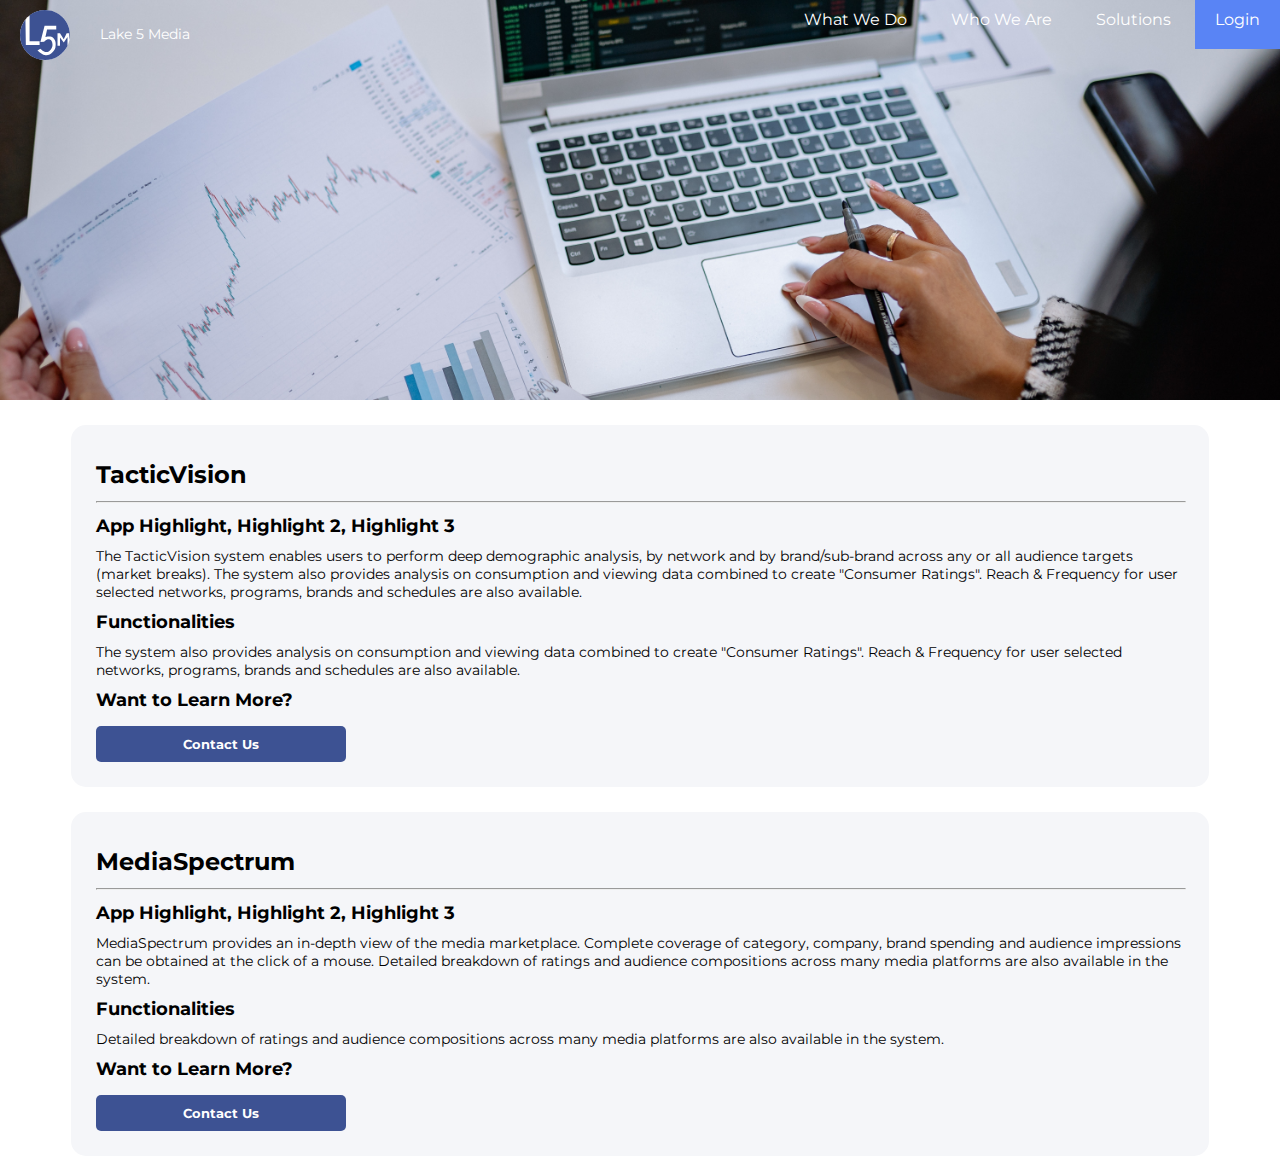
==== v1.html @ a71f1a59 "page setup" ====
<!DOCTYPE html>
<head>
    <link rel="preconnect" href="https://fonts.googleapis.com">
    <link rel="preconnect" href="https://fonts.gstatic.com" crossorigin>
    <link href="https://fonts.googleapis.com/css2?family=Libre+Franklin&family=Montserrat:wght@400;700&display=swap" rel="stylesheet">
    <link rel="stylesheet" href="sytles_v1/v1.css">
</head>
<body>
    <nav>
        <div class="img-holder"> 
            <div class="logo">
                <img src="sytles_v1/assets/logo.svg" alt="" width="50px"> <p>Lake 5 Media</p>
            </div>
            <div class="navigation">
                <span><a href="">What We Do</a></span>
                <span><a href="">Who We Are</a></span>
                <span><a href="">Solutions</a></span>
                <span class="login-button"><a href="">Login</a></span>
            </div>
        </div>
    </nav> <!-- end nav -->
    <div class="main-holder">
        <div class="content-card">
            <h1>TacticVision</h1>
            <hr class="line-break">
            <h2>App Highlight, Highlight 2, Highlight 3</h2>
            <p>
                The TacticVision system enables users to perform deep demographic analysis, by network and by brand/sub-brand across any or all audience targets (market breaks). The system also provides analysis on consumption and viewing data combined to create "Consumer Ratings". Reach & Frequency for user selected networks, programs, brands and schedules are also available.
            </p>
            <h2>Functionalities</h2>
            <p>
                The system also provides analysis on consumption and viewing data combined to create "Consumer Ratings". Reach & Frequency for user selected networks, programs, brands and schedules are also available.
            </p>
            <h2>Want to Learn More?</h2>
            <button>Contact Us</button>
        </div> <!-- end ttv2 -->
       

        <div class="content-card">
            <h1>MediaSpectrum</h1>
            <hr class="line-break">
            <h2>App Highlight, Highlight 2, Highlight 3</h2>
            <p>
                MediaSpectrum provides an in-depth view of the media marketplace. Complete coverage of category, company, brand spending and audience impressions can be obtained at the click of a mouse. Detailed breakdown of ratings and audience compositions across many media platforms are also available in the system.
            </p>
            <h2>Functionalities</h2>
            <p>
                Detailed breakdown of ratings and audience compositions across many media platforms are also available in the system.
            </p>
            <h2>Want to Learn More?</h2>
            <button>Contact Us</button>
        </div> <!-- end ms2 -->
        
    </div> <!-- end main-holder -->
</body>
---- sytles_v1/v1.css ----
* {
    margin: 0px;
    padding: 0px;
    font-family: "Montserrat", sans-serif;
}

p {
    font-size: 14px;
}

h2 {
    font-size: 18px;
    padding: 10px 0px;
}

h1 {
    font-size: 24px;
    padding: 10px 0px;
}
 a {
     text-decoration: none;
     color: white;
 }

.nav-holder {
    width: 100%;
    height: 100px;
}

.subnav {
    display: none;
}

.img-holder {
    width: 100%;
    height: 400px;
    background-image: url("assets/laptop_graph_stock.jpg");
    background-position: center;
    background-repeat: no repeat;
    background-size: cover;
    position: relative;
}

.logo img {
    width: 100%;
    width: 50px;
}
.logo p {
    position: absolute;
    color: white;
    top: 15px;
    left: 80px;
    width: 100px;
}

.logo {
    height: 50px;
    position: absolute;
    top: 10px;
    left: 20px;
}
.navigation {
    position: absolute;
    top: 10px;
    right: 0px;
    color: white;
}
.navigation span {
    padding: 20px;
}

.login-button {
    background-color: #5984f5;
}

button {
    width: 250px;
    border: none;
    border-radius: 5px;
    background-color: #3D5293;
    color: white;
    padding: 10px;
    font-weight: bold;
    margin-top: 5px;
}

.line-break {
    width: 100%;
    size: 1px;
    margin: 2px 0px;
    background-color: #3D5293;
}

.main-holder {
    width: 100%;
    display: flex;
    flex-direction: row;
    justify-content: center;
    flex-wrap: wrap;
}
.content-card {
    width: 85%;
    border-radius: 15px;
    padding: 25px;
    margin-top: 25px;
    background-color: #f5f6f9;
}

.content-card span {
    width: 80%;
}
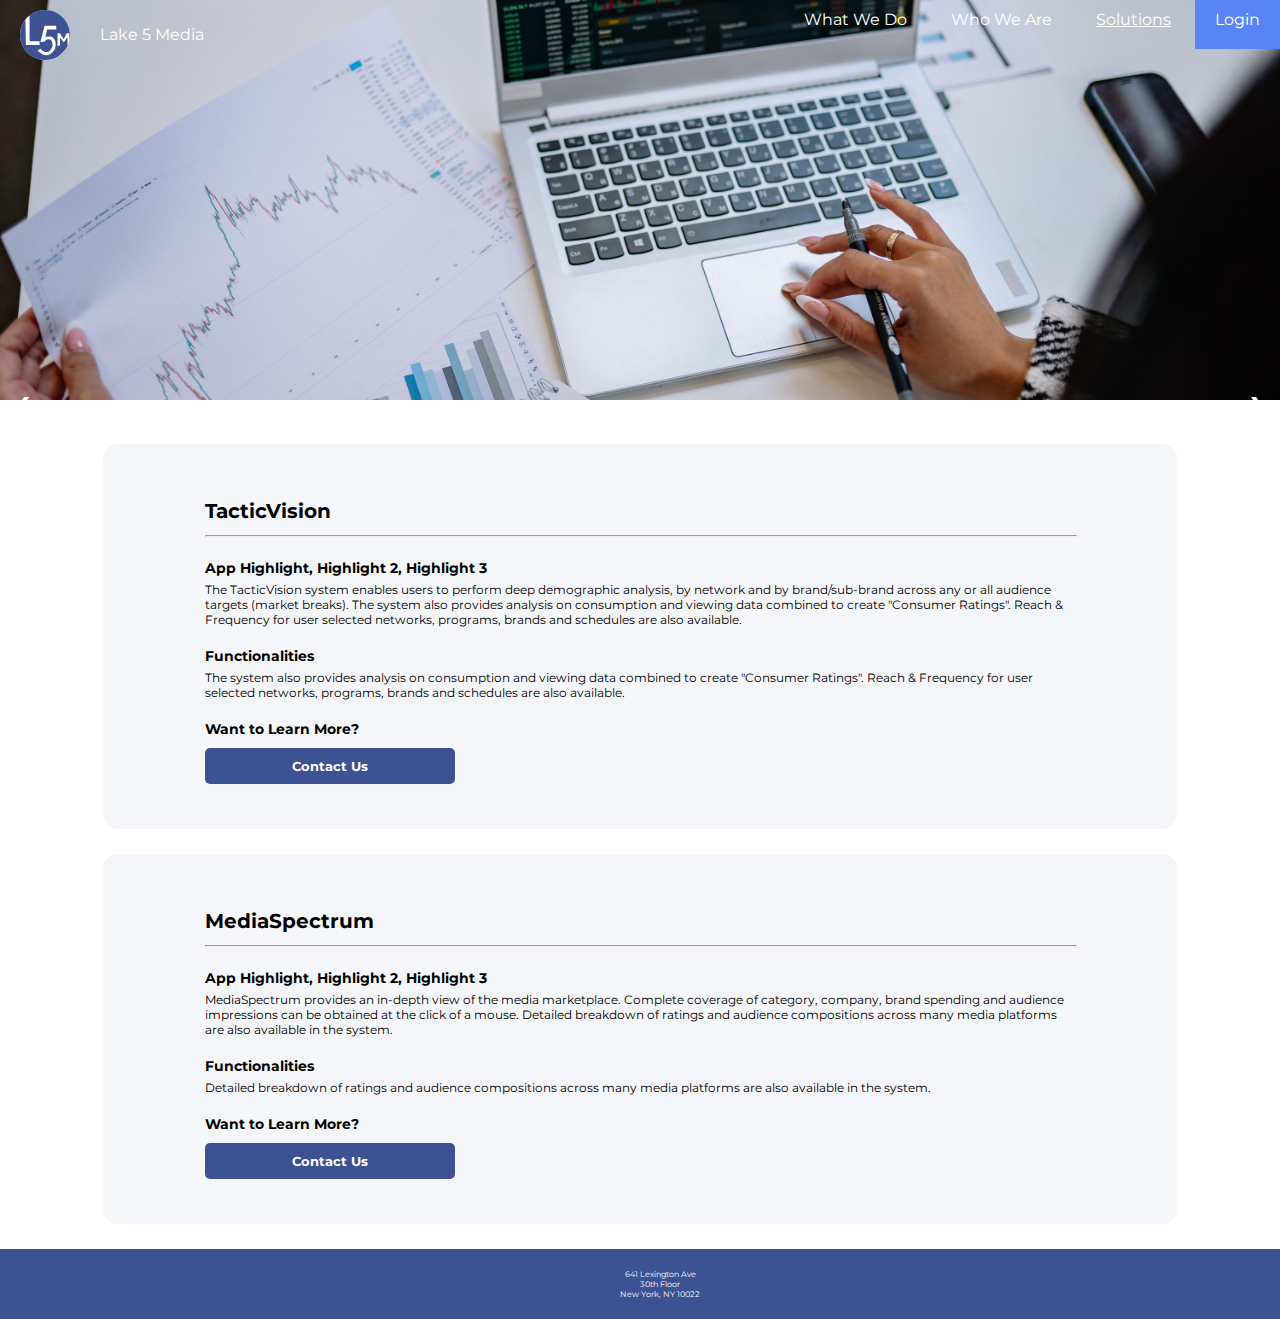
==== commit b35e56b1: "v1 changes" ====
--- a/v1.html
+++ b/v1.html
@@ -3,25 +3,51 @@
     <link rel="preconnect" href="https://fonts.googleapis.com">
     <link rel="preconnect" href="https://fonts.gstatic.com" crossorigin>
     <link href="https://fonts.googleapis.com/css2?family=Libre+Franklin&family=Montserrat:wght@400;700&display=swap" rel="stylesheet">
-    <link rel="stylesheet" href="sytles_v1/v1.css">
+    <link rel="stylesheet" href="styles_v1/v1.css">
 </head>
 <body>
     <nav>
         <div class="img-holder"> 
             <div class="logo">
-                <img src="sytles_v1/assets/logo.svg" alt="" width="50px"> <p>Lake 5 Media</p>
+                <img src="sytles_v1/assets/logo.svg" href="index.html" alt="" width="50px"> <a href="index.html">Lake 5 Media</a>
             </div>
             <div class="navigation">
                 <span><a href="">What We Do</a></span>
                 <span><a href="">Who We Are</a></span>
-                <span><a href="">Solutions</a></span>
+                <span><a href="" style="text-decoration: underline;">Solutions</a></span>
                 <span class="login-button"><a href="">Login</a></span>
             </div>
         </div>
     </nav> <!-- end nav -->
+
+    <!--slideshow sample-->
+    <div class="slideshow-container">
+        <div class="slides fade">
+            <img src="styles_v1/assets/laptop_graph_stock.jpg" alt="" style="width:100%">
+        </div>
+        <div class="slides fade">
+            <img src="styles_v1/assets/handshake_stock.jpg" alt="" style="width:100%">
+        </div>
+        <div class="slides fade">
+            <img src="styles_v1/assets/paper_graph_stock.jpg" alt="" style="width:100%">
+        </div>
+        <a class="prev" onclick="nextSlide(-1)">&#10094</a>
+        <a class="next" onclick="nextSlide(1)">&#10095</a>
+    </div>
+    <br>
+
+    <!--DOTS-->
+    <div class="dot-holder">
+        <span class="dots" onclick="currentSlide(1)"></span>
+        <span class="dots" onclick="currentSlide(2)"></span>
+        <span class="dots" onclick="currentSlide(3)"></span>
+    </div>
+    <!--end slideshow-->
+
     <div class="main-holder">
         <div class="content-card">
-            <h1>TacticVision</h1>
+            <div>
+                <h1>TacticVision</h1>
             <hr class="line-break">
             <h2>App Highlight, Highlight 2, Highlight 3</h2>
             <p>
@@ -33,23 +59,36 @@
             </p>
             <h2>Want to Learn More?</h2>
             <button>Contact Us</button>
+            </div> 
         </div> <!-- end ttv2 -->
-       
-
+            
         <div class="content-card">
-            <h1>MediaSpectrum</h1>
-            <hr class="line-break">
-            <h2>App Highlight, Highlight 2, Highlight 3</h2>
-            <p>
-                MediaSpectrum provides an in-depth view of the media marketplace. Complete coverage of category, company, brand spending and audience impressions can be obtained at the click of a mouse. Detailed breakdown of ratings and audience compositions across many media platforms are also available in the system.
-            </p>
-            <h2>Functionalities</h2>
-            <p>
-                Detailed breakdown of ratings and audience compositions across many media platforms are also available in the system.
-            </p>
-            <h2>Want to Learn More?</h2>
-            <button>Contact Us</button>
-        </div> <!-- end ms2 -->
-        
+            <div>
+                <h1>MediaSpectrum</h1>
+                <hr class="line-break">
+                <h2>App Highlight, Highlight 2, Highlight 3</h2>
+                <p>
+                    MediaSpectrum provides an in-depth view of the media marketplace. Complete coverage of category, company, brand spending and audience impressions can be obtained at the click of a mouse. Detailed breakdown of ratings and audience compositions across many media platforms are also available in the system.
+                </p>
+                <h2>Functionalities</h2>
+                <p>
+                    Detailed breakdown of ratings and audience compositions across many media platforms are also available in the system.
+                </p>
+                <h2>Want to Learn More?</h2>
+                <button>Contact Us</button>
+            </div>
+        </div> <!-- end ms2 -->    
     </div> <!-- end main-holder -->
+    
+    <footer>
+        <div class="footer-holder">
+            <div>
+                <p class="footer-text">
+                    641 Lexington Ave <br>
+                    30th Floor <br>
+                    New York, NY 10022
+                </p>
+            </div>
+        </div>
+    </footer>
 </body>--- a/styles_v1/v1.css
+++ b/styles_v1/v1.css
@@ -0,0 +1,187 @@
+* {
+    margin: 0px;
+    padding: 0px;
+    font-family: "Montserrat", sans-serif;
+}
+
+p {
+    font-size: 12px;
+}
+
+h2 {
+    font-size: 14px;
+    padding: 20px 0px 5px 0px;
+}
+
+h1 {
+    font-size: 20px;
+    padding: 10px 0px;
+}
+ a {
+     text-decoration: none;
+     color: white;
+ }
+
+.nav-holder {
+    width: 100%;
+    height: 100px;
+}
+ /* slideshow css */
+.slideshow-container {
+    width: 100%;
+    position: relative;
+    margin: 0 auto;
+}
+
+.slides {
+    display: none;
+}
+
+/*slideshow cursors*/
+.prev, .next {
+    cursor: pointer;
+    position: absolute;
+    top: 50%;
+    width: auto;
+    margin-top: -22px;
+    padding: 16px;
+    color: white;
+    font-weight: bold;
+    font-size: 18px;
+    transition: 0.6s ease;
+    border-radius: 0 3px 3px 0;
+    user-select: none;
+}
+
+.next {
+    right: 0;
+    border-radius: 3px 0 0 3px;
+}
+
+.dot-holder {
+    text-align: center;
+}
+
+.dot {
+    cursor: pointer;
+    height: 20px;
+    width: 20px;
+    margin: 0 2px;
+    background-color: #5984f5;
+    border-radius: 50%;
+    display: inline-block;
+    transition: background-color 0.6s ease;
+}
+
+.active, dot:hover {
+    background-color: white;
+}
+
+.fade {
+    animation-name: fade;
+    animation-duration: 1.5s;
+}
+
+@keyframes fade {
+    from {opacity: .4;}
+    to {opacity: 1;}
+}
+
+.img-holder {
+    width: 100%;
+    height: 400px;
+    background-image: url("assets/laptop_graph_stock.jpg");
+    background-position: center;
+    background-repeat: no repeat;
+    background-size: cover;
+    position: relative;
+}
+.logo {
+    height: 50px;
+    position: absolute;
+    top: 10px;
+    left: 20px;
+}
+
+.logo img {
+    width: 100%;
+    width: 50px;
+}
+.logo a {
+    position: absolute;
+    top: 15px;
+    left: 80px;
+    width: 200px;
+}
+
+.navigation {
+    position: absolute;
+    top: 10px;
+    right: 0px;
+    color: white;
+}
+
+.navigation span {
+    padding: 20px;
+}
+
+.navigation span:hover {
+    background-color: #5984f5;
+}
+
+.login-button {
+    background-color: #5984f5;
+}
+
+button {
+    width: 250px;
+    border: none;
+    border-radius: 5px;
+    background-color: #3D5293;
+    color: white;
+    padding: 10px;
+    font-weight: bold;
+    margin-top: 5px;
+}
+
+.line-break {
+    width: 100%;
+    size: 1px;
+    margin: 2px 0px;
+    background-color: #3D5293;
+}
+
+.main-holder {
+    width: 100%;
+    display: flex;
+    flex-direction: row;
+    justify-content: center;
+    flex-wrap: wrap;
+}
+.content-card {
+    width: 80%;
+    border-radius: 15px;
+    padding: 25px;
+    margin-top: 25px;
+    background-color: #f5f6f9;
+}
+
+.content-card div {
+   /* padding: 25px 50px; */
+   width: 85%;
+   margin: 0 auto;
+   padding: 20px;
+}
+
+.footer-holder {
+    width: 100%;
+    text-align: center;
+    padding: 20px;
+    background-color: #3D5293;
+    margin-top: 25px;
+}
+
+.footer-text {
+    font-size: 8px;
+    color: white;
+}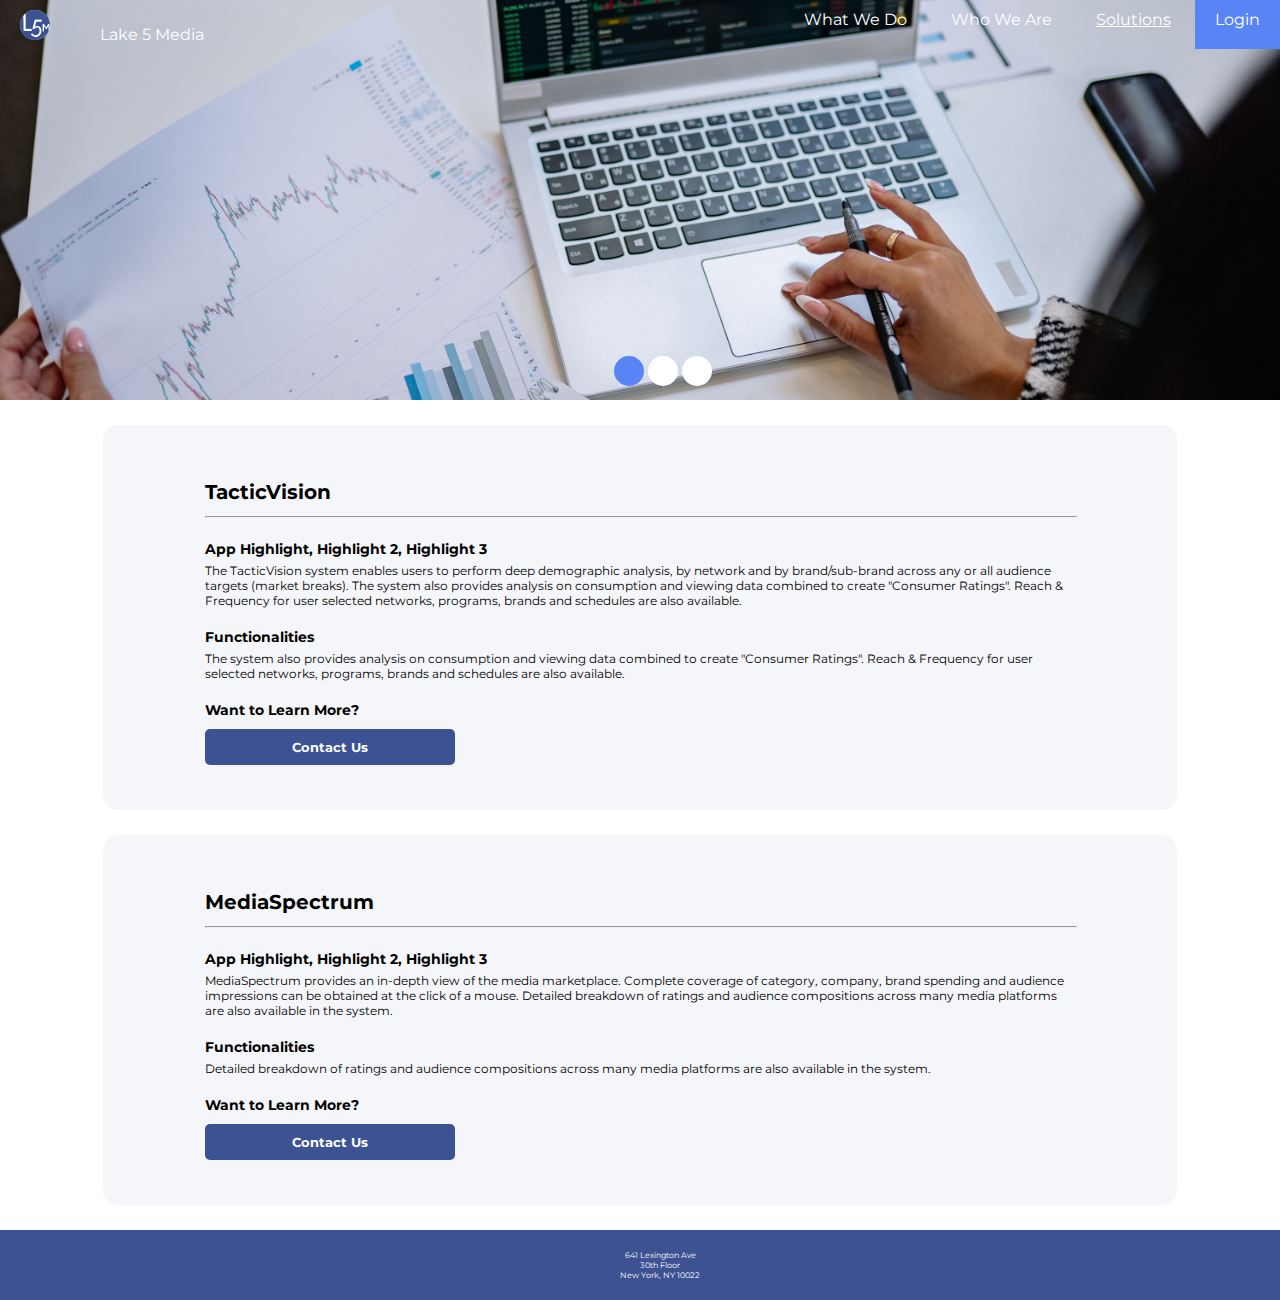
==== commit 54bd3ed1: "script edits" ====
--- a/v1.html
+++ b/v1.html
@@ -1,15 +1,18 @@
 <!DOCTYPE html>
 <head>
+    <meta charset="utf-8"/>
+    <meta name="viewport" content="width=device-width, initial-scale=1" >
     <link rel="preconnect" href="https://fonts.googleapis.com">
     <link rel="preconnect" href="https://fonts.gstatic.com" crossorigin>
     <link href="https://fonts.googleapis.com/css2?family=Libre+Franklin&family=Montserrat:wght@400;700&display=swap" rel="stylesheet">
     <link rel="stylesheet" href="styles_v1/v1.css">
 </head>
+
 <body>
     <nav>
         <div class="img-holder"> 
             <div class="logo">
-                <img src="sytles_v1/assets/logo.svg" href="index.html" alt="" width="50px"> <a href="index.html">Lake 5 Media</a>
+                <img src="styles_v1/assets/logo_svg.svg" href="index.html" alt="" style="width: 30px;"> <a href="index.html">Lake 5 Media</a>
             </div>
             <div class="navigation">
                 <span><a href="">What We Do</a></span>
@@ -17,32 +20,13 @@
                 <span><a href="" style="text-decoration: underline;">Solutions</a></span>
                 <span class="login-button"><a href="">Login</a></span>
             </div>
+            <div class="dot-holder">
+                <span class="dot active"></span>
+                <span class="dot"></span>
+                <span class="dot"></span>
+            </div>
         </div>
     </nav> <!-- end nav -->
-
-    <!--slideshow sample-->
-    <div class="slideshow-container">
-        <div class="slides fade">
-            <img src="styles_v1/assets/laptop_graph_stock.jpg" alt="" style="width:100%">
-        </div>
-        <div class="slides fade">
-            <img src="styles_v1/assets/handshake_stock.jpg" alt="" style="width:100%">
-        </div>
-        <div class="slides fade">
-            <img src="styles_v1/assets/paper_graph_stock.jpg" alt="" style="width:100%">
-        </div>
-        <a class="prev" onclick="nextSlide(-1)">&#10094</a>
-        <a class="next" onclick="nextSlide(1)">&#10095</a>
-    </div>
-    <br>
-
-    <!--DOTS-->
-    <div class="dot-holder">
-        <span class="dots" onclick="currentSlide(1)"></span>
-        <span class="dots" onclick="currentSlide(2)"></span>
-        <span class="dots" onclick="currentSlide(3)"></span>
-    </div>
-    <!--end slideshow-->
 
     <div class="main-holder">
         <div class="content-card">
--- a/styles_v1/v1.css
+++ b/styles_v1/v1.css
@@ -36,57 +36,6 @@
 .slides {
     display: none;
 }
-
-/*slideshow cursors*/
-.prev, .next {
-    cursor: pointer;
-    position: absolute;
-    top: 50%;
-    width: auto;
-    margin-top: -22px;
-    padding: 16px;
-    color: white;
-    font-weight: bold;
-    font-size: 18px;
-    transition: 0.6s ease;
-    border-radius: 0 3px 3px 0;
-    user-select: none;
-}
-
-.next {
-    right: 0;
-    border-radius: 3px 0 0 3px;
-}
-
-.dot-holder {
-    text-align: center;
-}
-
-.dot {
-    cursor: pointer;
-    height: 20px;
-    width: 20px;
-    margin: 0 2px;
-    background-color: #5984f5;
-    border-radius: 50%;
-    display: inline-block;
-    transition: background-color 0.6s ease;
-}
-
-.active, dot:hover {
-    background-color: white;
-}
-
-.fade {
-    animation-name: fade;
-    animation-duration: 1.5s;
-}
-
-@keyframes fade {
-    from {opacity: .4;}
-    to {opacity: 1;}
-}
-
 .img-holder {
     width: 100%;
     height: 400px;
@@ -130,6 +79,24 @@
 }
 
 .login-button {
+    background-color: #5984f5;
+}
+
+.dot-holder {
+    position: absolute;
+    bottom: 10px;
+    left: 48%;
+}
+
+.dot {
+    width: 30px;
+    height: 30px;
+    border-radius: 30px;
+    background-color: #ffffff;
+    display: inline-block;
+}
+
+.dot.active {
     background-color: #5984f5;
 }
 
@@ -184,4 +151,9 @@
 .footer-text {
     font-size: 8px;
     color: white;
+}
+
+/* --------- MEDIA QUERIES --------*/
+@media screen and (max-width: 375px) {
+
 }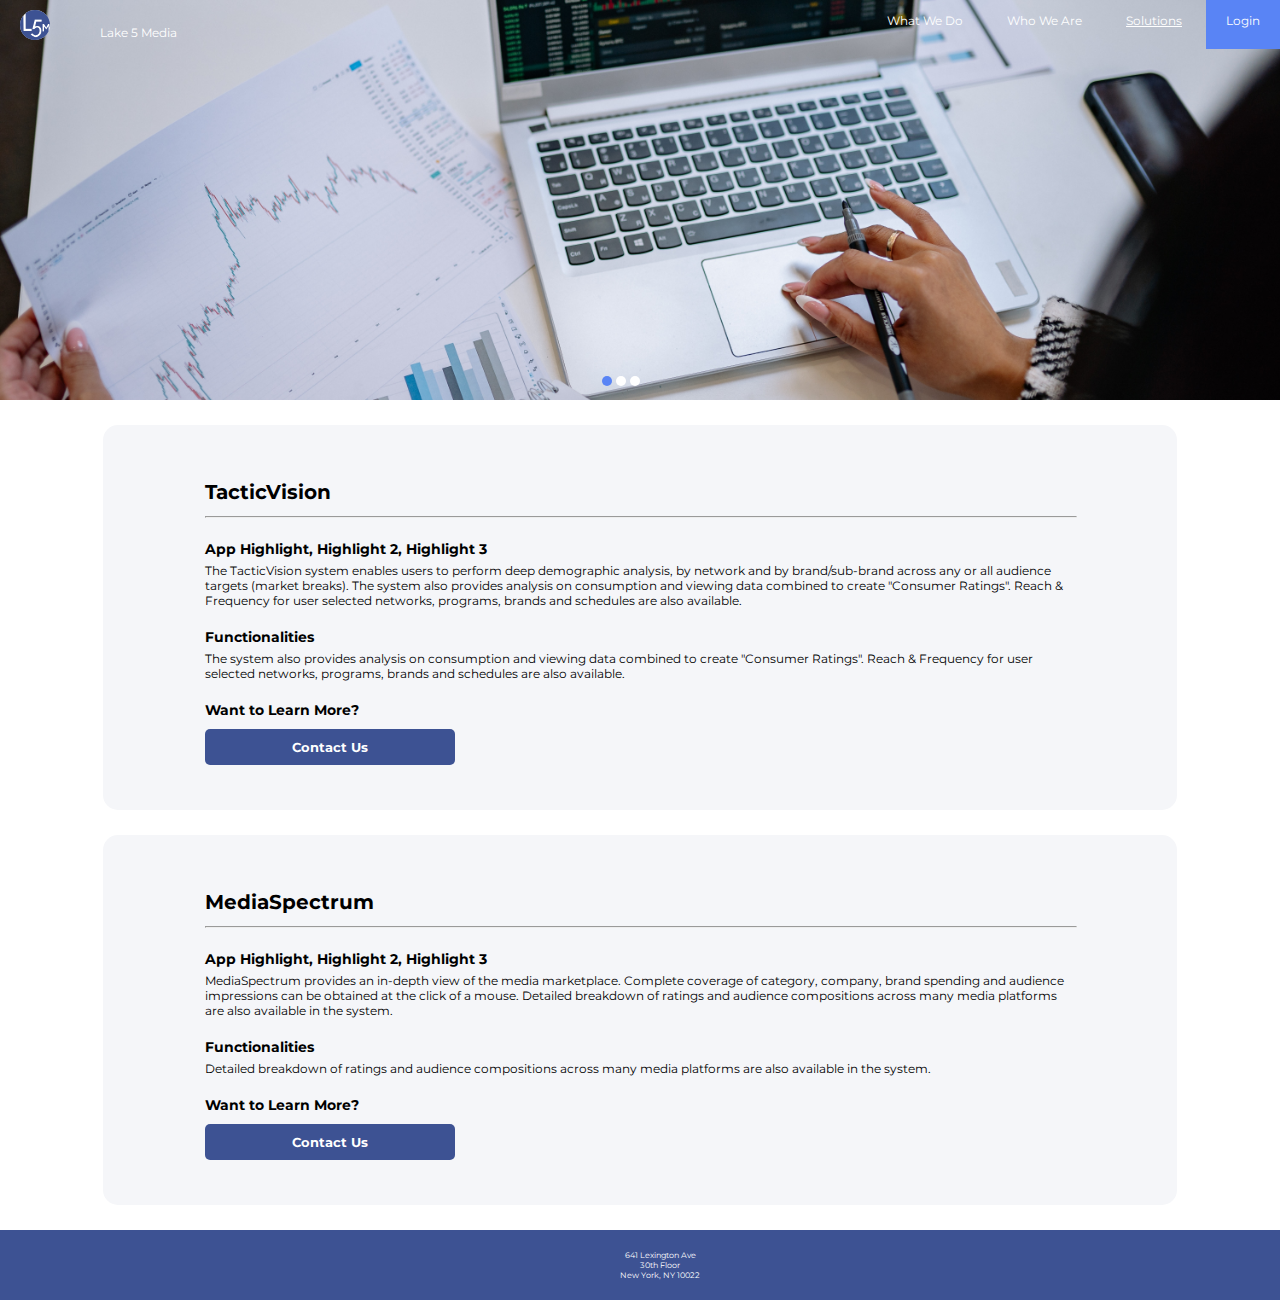
==== commit 7d43c5fc: "carousel" ====
--- a/v1.html
+++ b/v1.html
@@ -1,16 +1,22 @@
 <!DOCTYPE html>
 <head>
+    <!-- meta tags to help with sizing -->
     <meta charset="utf-8"/>
     <meta name="viewport" content="width=device-width, initial-scale=1" >
+    <!-- load in scripts -->
+    <script src="https://ajax.googleapis.com/ajax/libs/jquery/3.6.0/jquery.min.js"></script>
+    <script src="styles_v1/assets/main.js"></script>
+    <!-- load fonts -->
     <link rel="preconnect" href="https://fonts.googleapis.com">
     <link rel="preconnect" href="https://fonts.gstatic.com" crossorigin>
     <link href="https://fonts.googleapis.com/css2?family=Libre+Franklin&family=Montserrat:wght@400;700&display=swap" rel="stylesheet">
+    <!-- add in css stylesheet -->
     <link rel="stylesheet" href="styles_v1/v1.css">
 </head>
 
 <body>
     <nav>
-        <div class="img-holder"> 
+        <div id="img-holder"> 
             <div class="logo">
                 <img src="styles_v1/assets/logo_svg.svg" href="index.html" alt="" style="width: 30px;"> <a href="index.html">Lake 5 Media</a>
             </div>
@@ -21,9 +27,9 @@
                 <span class="login-button"><a href="">Login</a></span>
             </div>
             <div class="dot-holder">
-                <span class="dot active"></span>
-                <span class="dot"></span>
-                <span class="dot"></span>
+                <span class="dot active" onclick="loadPicture(0)"></span>
+                <span class="dot" onclick="loadPicture(1)"></span>
+                <span class="dot" onclick="loadPicture(2)"></span>
             </div>
         </div>
     </nav> <!-- end nav -->
--- a/styles_v1/v1.css
+++ b/styles_v1/v1.css
@@ -20,23 +20,15 @@
  a {
      text-decoration: none;
      color: white;
+     font-size: 12px;
  }
 
 .nav-holder {
     width: 100%;
     height: 100px;
 }
- /* slideshow css */
-.slideshow-container {
-    width: 100%;
-    position: relative;
-    margin: 0 auto;
-}
 
-.slides {
-    display: none;
-}
-.img-holder {
+#img-holder {
     width: 100%;
     height: 400px;
     background-image: url("assets/laptop_graph_stock.jpg");
@@ -85,12 +77,12 @@
 .dot-holder {
     position: absolute;
     bottom: 10px;
-    left: 48%;
+    left: 47%;
 }
 
 .dot {
-    width: 30px;
-    height: 30px;
+    width: 10px;
+    height: 10px;
     border-radius: 30px;
     background-color: #ffffff;
     display: inline-block;
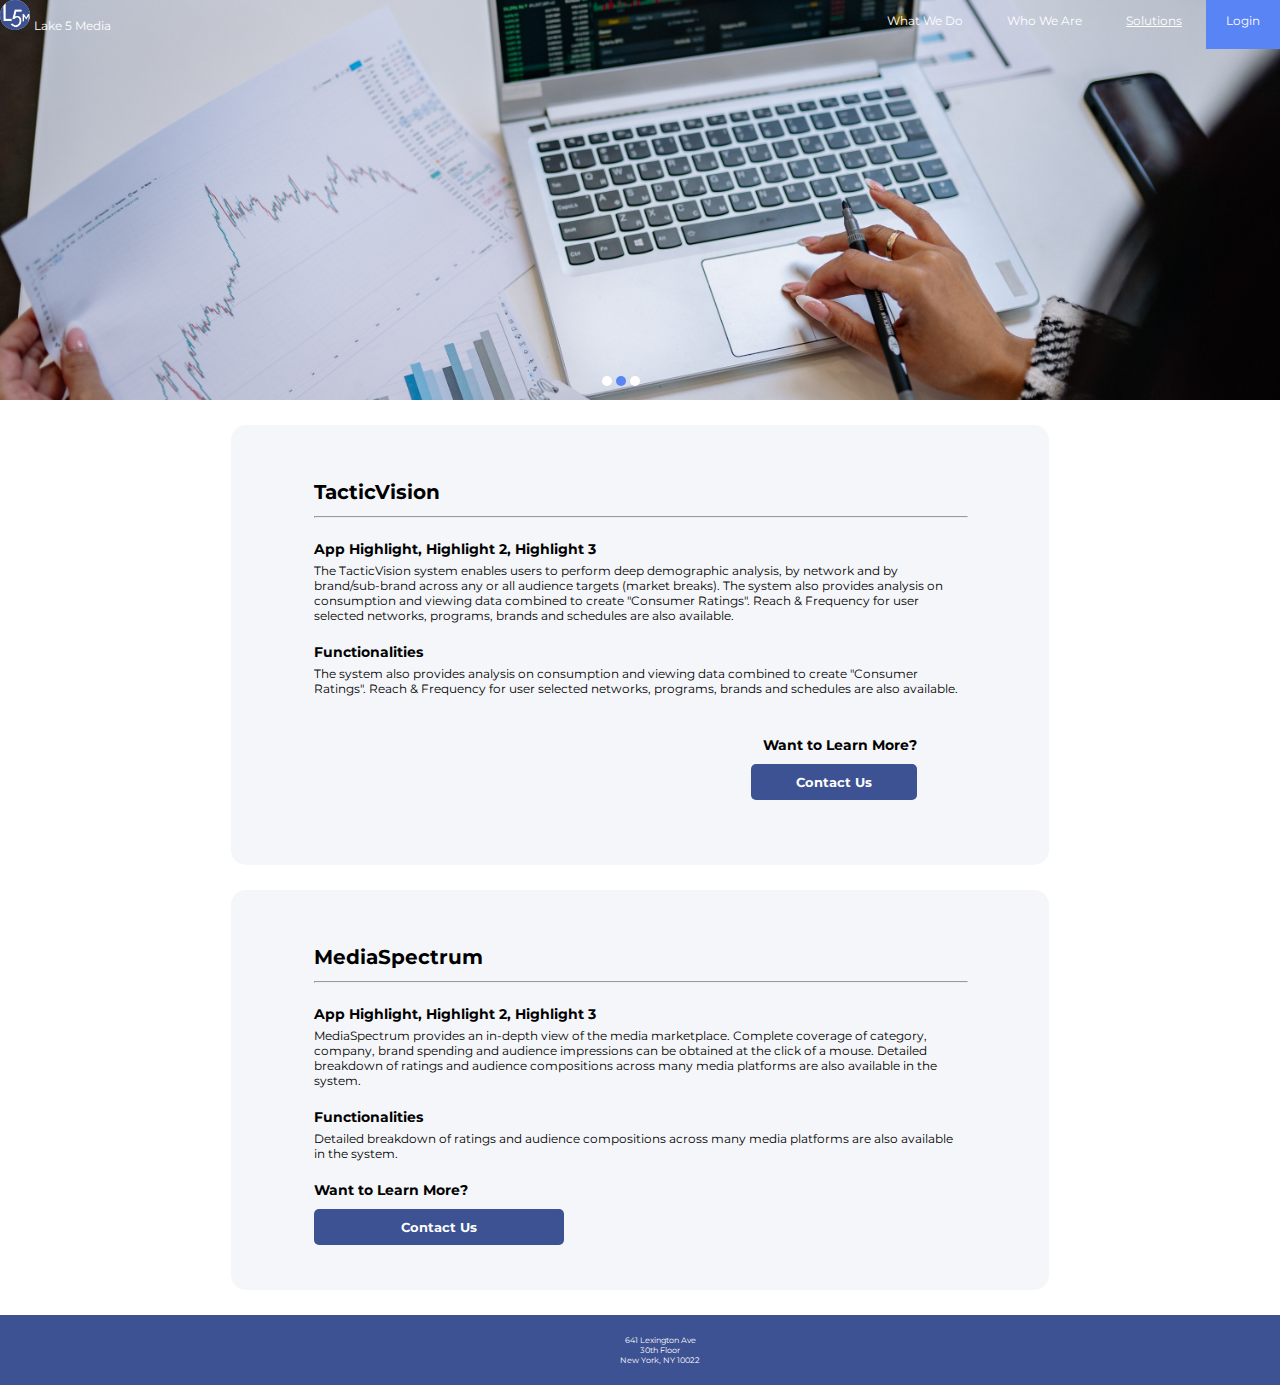
==== commit 7616b2e5: "v1 changes" ====
--- a/v1.html
+++ b/v1.html
@@ -18,7 +18,8 @@
     <nav>
         <div id="img-holder"> 
             <div class="logo">
-                <img src="styles_v1/assets/logo_svg.svg" href="index.html" alt="" style="width: 30px;"> <a href="index.html">Lake 5 Media</a>
+                <img src="styles_v1/assets/logo_svg.svg" href="index.html" alt="" style="width: 30px;"> 
+                <a href="index.html">Lake 5 Media</a>
             </div>
             <div class="navigation">
                 <span><a href="">What We Do</a></span>
@@ -27,9 +28,9 @@
                 <span class="login-button"><a href="">Login</a></span>
             </div>
             <div class="dot-holder">
-                <span class="dot active" onclick="loadPicture(0)"></span>
-                <span class="dot" onclick="loadPicture(1)"></span>
-                <span class="dot" onclick="loadPicture(2)"></span>
+                <span class="dot"></span>
+                <span class="dot active"></span>
+                <span class="dot"></span>
             </div>
         </div>
     </nav> <!-- end nav -->
@@ -47,8 +48,10 @@
             <p>
                 The system also provides analysis on consumption and viewing data combined to create "Consumer Ratings". Reach & Frequency for user selected networks, programs, brands and schedules are also available.
             </p>
-            <h2>Want to Learn More?</h2>
-            <button>Contact Us</button>
+            <div class="contact-section">
+                <h2>Want to Learn More?</h2>
+                <button class="contact">Contact Us</button>
+            </div>
             </div> 
         </div> <!-- end ttv2 -->
             
--- a/styles_v1/v1.css
+++ b/styles_v1/v1.css
@@ -39,9 +39,7 @@
 }
 .logo {
     height: 50px;
-    position: absolute;
-    top: 10px;
-    left: 20px;
+
 }
 
 .logo img {
@@ -49,9 +47,8 @@
     width: 50px;
 }
 .logo a {
-    position: absolute;
-    top: 15px;
-    left: 80px;
+    display: inline-block;
+   
     width: 200px;
 }
 
@@ -91,7 +88,10 @@
 .dot.active {
     background-color: #5984f5;
 }
-
+.dot:hover {
+    cursor: pointer;
+    background-color: black;
+}
 button {
     width: 250px;
     border: none;
@@ -118,7 +118,7 @@
     flex-wrap: wrap;
 }
 .content-card {
-    width: 80%;
+    width: 60%;
     border-radius: 15px;
     padding: 25px;
     margin-top: 25px;
@@ -130,6 +130,12 @@
    width: 85%;
    margin: 0 auto;
    padding: 20px;
+}
+.contact {
+    width: 30%;
+}
+.contact-section {
+    text-align: right;
 }
 
 .footer-holder {
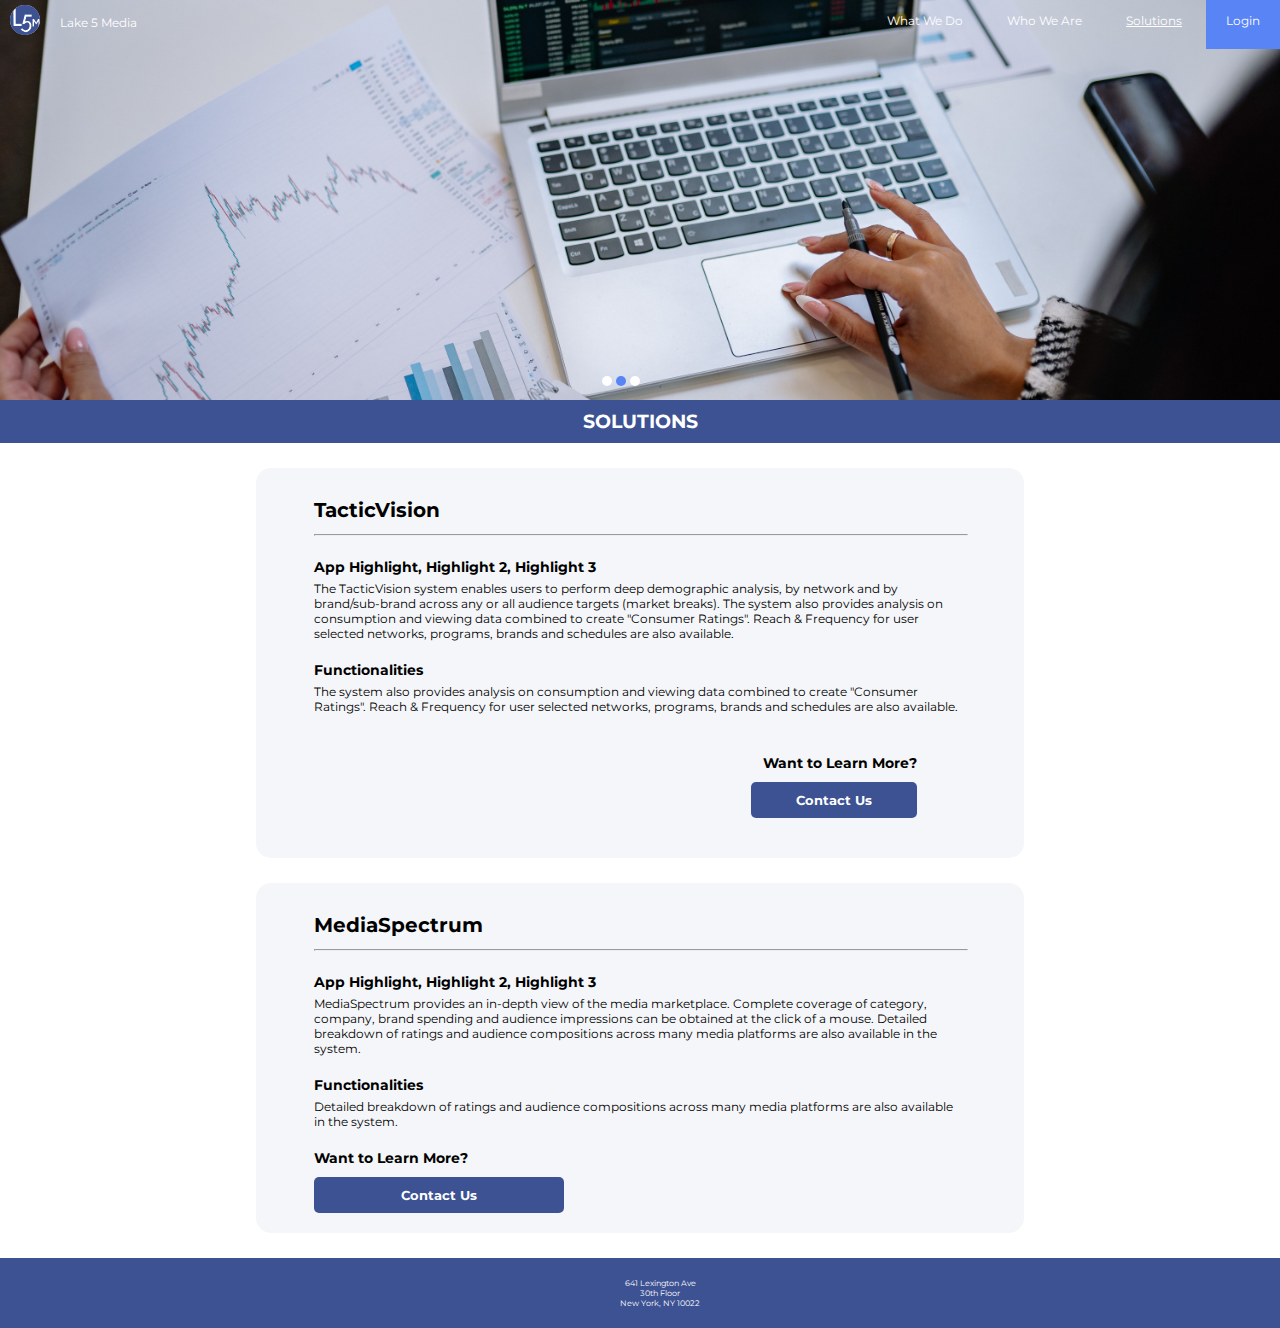
==== commit 195a4860: "style changes" ====
--- a/v1.html
+++ b/v1.html
@@ -36,6 +36,9 @@
     </nav> <!-- end nav -->
 
     <div class="main-holder">
+        <div class="title-card">
+            <h3>SOLUTIONS</h3>
+        </div>
         <div class="content-card">
             <div>
                 <h1>TacticVision</h1>
@@ -48,10 +51,10 @@
             <p>
                 The system also provides analysis on consumption and viewing data combined to create "Consumer Ratings". Reach & Frequency for user selected networks, programs, brands and schedules are also available.
             </p>
-            <div class="contact-section">
-                <h2>Want to Learn More?</h2>
-                <button class="contact">Contact Us</button>
-            </div>
+                <div class="contact-section">
+                    <h2>Want to Learn More?</h2>
+                    <button class="contact">Contact Us</button>
+                </div> <!-- end contact-section -->
             </div> 
         </div> <!-- end ttv2 -->
             
--- a/styles_v1/v1.css
+++ b/styles_v1/v1.css
@@ -39,18 +39,22 @@
 }
 .logo {
     height: 50px;
-
+    padding: 5px 10px;
 }
 
 .logo img {
     width: 100%;
     width: 50px;
 }
+
 .logo a {
     display: inline-block;
-   
     width: 200px;
+    padding: 0px 20px;
+    position: absolute;
+    top: 15px;
 }
+
 
 .navigation {
     position: absolute;
@@ -117,10 +121,19 @@
     justify-content: center;
     flex-wrap: wrap;
 }
+.title-card {
+    background-color: #3D5293;
+    color: white;
+    width: 100%;
+    text-align: center;
+}
+.title-card h3 {
+    padding: 10px;
+}
 .content-card {
     width: 60%;
     border-radius: 15px;
-    padding: 25px;
+
     margin-top: 25px;
     background-color: #f5f6f9;
 }
